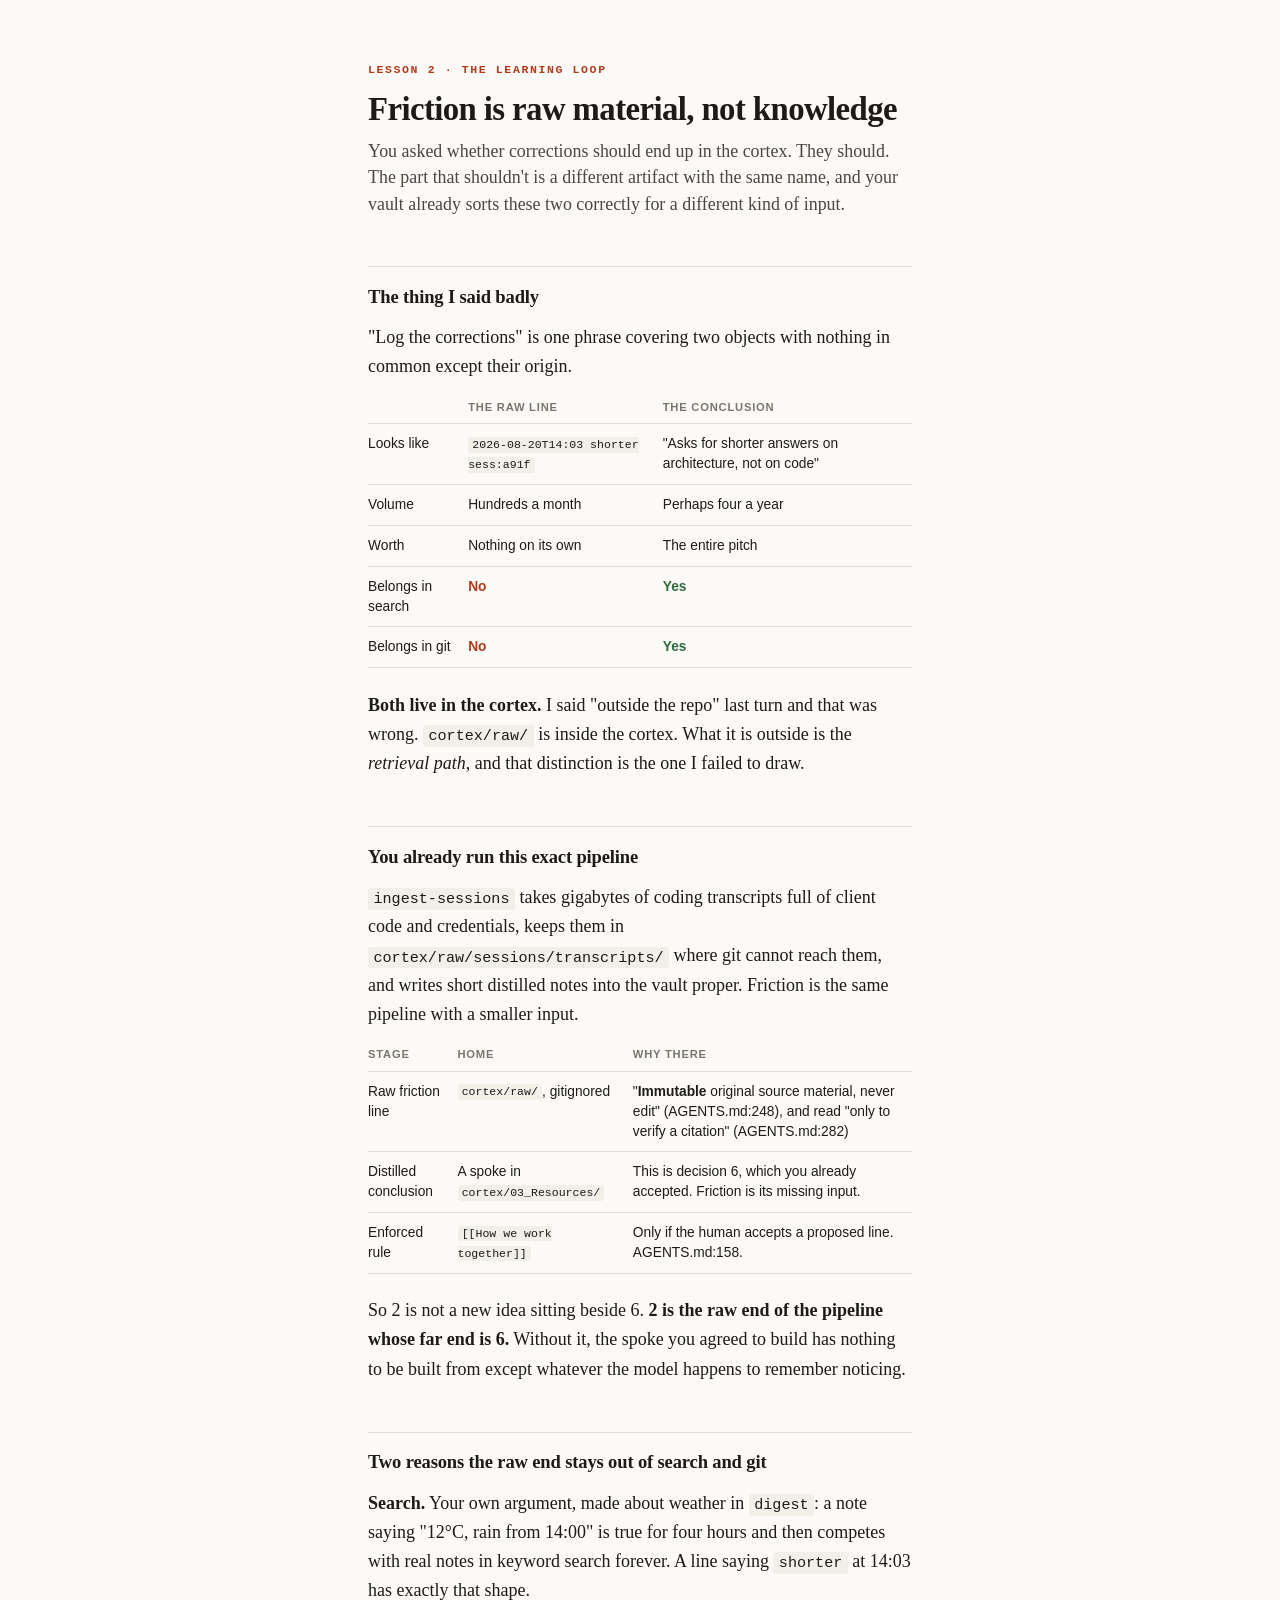
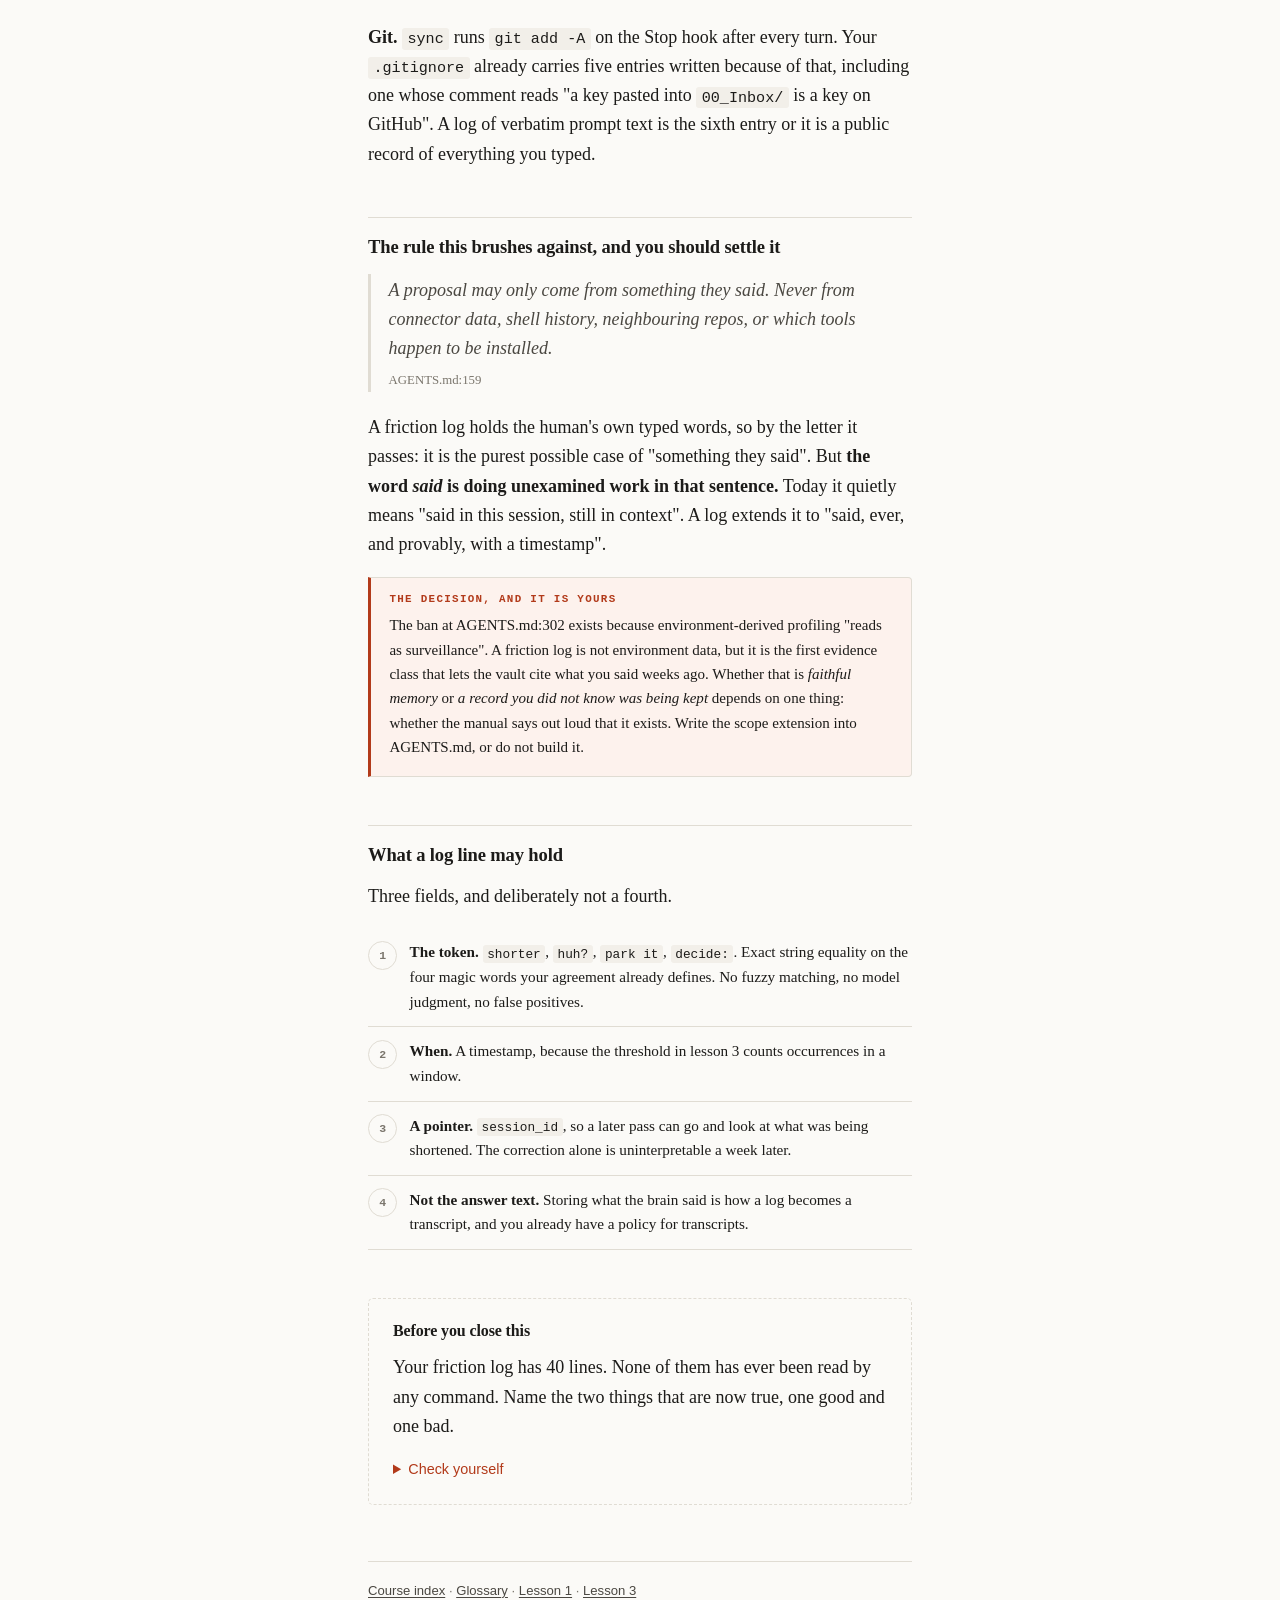
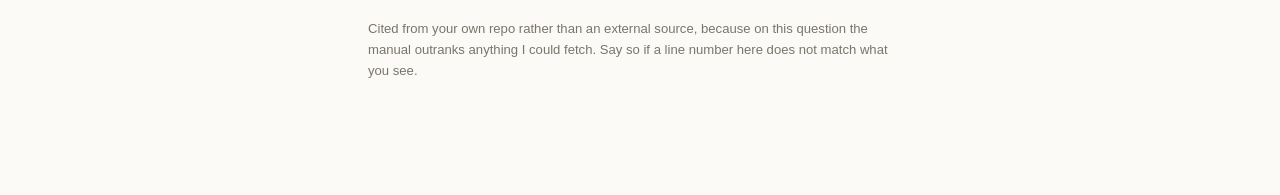
==== lessons/harness-learning-loop/0002-friction-as-a-signal.html @ 4ce7bd6a "brain: sync 2026-08-20" ====
<!doctype html>
<html lang="en">
<head>
<meta charset="utf-8">
<meta name="viewport" content="width=device-width, initial-scale=1">
<title>Lesson 2: Friction as a signal</title>
<link rel="stylesheet" href="../_assets/course.css">
</head>
<body>
<main>

<p class="eyebrow">Lesson 2 &middot; The learning loop</p>
<h1>Friction is raw material, not knowledge</h1>

<p class="standfirst">You asked whether corrections should end up in the cortex. They should. The
part that shouldn't is a different artifact with the same name, and your vault already sorts these
two correctly for a different kind of input.</p>

<h2>The thing I said badly</h2>

<p>"Log the corrections" is one phrase covering two objects with nothing in common except their
origin.</p>

<div class="table-wrap">
<table>
<thead><tr><th></th><th>The raw line</th><th>The conclusion</th></tr></thead>
<tbody>
<tr><td>Looks like</td><td><code>2026-08-20T14:03 shorter sess:a91f</code></td>
    <td>"Asks for shorter answers on architecture, not on code"</td></tr>
<tr><td>Volume</td><td>Hundreds a month</td><td>Perhaps four a year</td></tr>
<tr><td>Worth</td><td>Nothing on its own</td><td>The entire pitch</td></tr>
<tr><td>Belongs in search</td><td class="no">No</td><td class="yes">Yes</td></tr>
<tr><td>Belongs in git</td><td class="no">No</td><td class="yes">Yes</td></tr>
</tbody>
</table>
</div>

<p><strong>Both live in the cortex.</strong> I said "outside the repo" last turn and that was
wrong. <code>cortex/raw/</code> is inside the cortex. What it is outside is the <em>retrieval
path</em>, and that distinction is the one I failed to draw.</p>

<h2>You already run this exact pipeline</h2>

<p><code>ingest-sessions</code> takes gigabytes of coding transcripts full of client code and
credentials, keeps them in <code>cortex/raw/sessions/transcripts/</code> where git cannot reach
them, and writes short distilled notes into the vault proper. Friction is the same pipeline with a
smaller input.</p>

<div class="table-wrap">
<table>
<thead><tr><th>Stage</th><th>Home</th><th>Why there</th></tr></thead>
<tbody>
<tr><td>Raw friction line</td><td><code>cortex/raw/</code>, gitignored</td>
    <td>"<strong>Immutable</strong> original source material, never edit" (AGENTS.md:248), and read
    "only to verify a citation" (AGENTS.md:282)</td></tr>
<tr><td>Distilled conclusion</td><td>A spoke in <code>cortex/03_Resources/</code></td>
    <td>This is decision 6, which you already accepted. Friction is its missing input.</td></tr>
<tr><td>Enforced rule</td><td><code>[[How we work together]]</code></td>
    <td>Only if the human accepts a proposed line. AGENTS.md:158.</td></tr>
</tbody>
</table>
</div>

<p>So 2 is not a new idea sitting beside 6. <strong>2 is the raw end of the pipeline whose far end is
6.</strong> Without it, the spoke you agreed to build has nothing to be built from except whatever
the model happens to remember noticing.</p>

<h2>Two reasons the raw end stays out of search and git</h2>

<p><strong>Search.</strong> Your own argument, made about weather in <code>digest</code>: a note
saying "12&deg;C, rain from 14:00" is true for four hours and then competes with real notes in
keyword search forever. A line saying <code>shorter</code> at 14:03 has exactly that shape.</p>

<p><strong>Git.</strong> <code>sync</code> runs <code>git add -A</code> on the Stop hook after every
turn. Your <code>.gitignore</code> already carries five entries written because of that, including
one whose comment reads "a key pasted into <code>00_Inbox/</code> is a key on GitHub". A log of
verbatim prompt text is the sixth entry or it is a public record of everything you typed.</p>

<h2>The rule this brushes against, and you should settle it</h2>

<blockquote>
A proposal may only come from something they <em>said</em>. Never from connector data, shell
history, neighbouring repos, or which tools happen to be installed.
<cite>AGENTS.md:159</cite>
</blockquote>

<p>A friction log holds the human's own typed words, so by the letter it passes: it is the purest
possible case of "something they said". But <strong>the word <em>said</em> is doing unexamined work
in that sentence.</strong> Today it quietly means "said in this session, still in context". A log
extends it to "said, ever, and provably, with a timestamp".</p>

<div class="callout">
<span class="label">The decision, and it is yours</span>
<p>The ban at AGENTS.md:302 exists because environment-derived profiling "reads as surveillance". A
friction log is not environment data, but it is the first evidence class that lets the vault cite
what you said weeks ago. Whether that is <em>faithful memory</em> or <em>a record you did not know
was being kept</em> depends on one thing: whether the manual says out loud that it exists. Write the
scope extension into AGENTS.md, or do not build it.</p>
</div>

<h2>What a log line may hold</h2>

<p>Three fields, and deliberately not a fourth.</p>

<ul class="ladder">
<li><strong>The token.</strong> <code>shorter</code>, <code>huh?</code>, <code>park it</code>,
<code>decide:</code>. Exact string equality on the four magic words your agreement already defines.
No fuzzy matching, no model judgment, no false positives.</li>
<li><strong>When.</strong> A timestamp, because the threshold in lesson 3 counts occurrences in a
window.</li>
<li><strong>A pointer.</strong> <code>session_id</code>, so a later pass can go and look at what was
being shortened. The correction alone is uninterpretable a week later.</li>
<li><strong>Not the answer text.</strong> Storing what the brain said is how a log becomes a
transcript, and you already have a policy for transcripts.</li>
</ul>

<div class="recall">
<h2>Before you close this</h2>
<p>Your friction log has 40 lines. None of them has ever been read by any command. Name the two
things that are now true, one good and one bad.</p>
<details>
<summary>Check yourself</summary>
<p><strong>Good:</strong> nothing has gone wrong. The log is inert by design. It is not in search, so
it has not polluted a single answer, and it is not in git, so it has not leaked. An unread raw
store costs nothing, which is exactly why <code>cortex/raw/</code> is safe to write to.</p>
<p><strong>Bad:</strong> you have built the observe step and none of the value. The log is evidence
for a conclusion nobody drew. Until <code>maintain</code> or <code>interview</code> reads it and
proposes something, the loop still ends where it ended before, and the demo shows a file instead of
a change in behaviour.</p>
</details>
</div>

<footer>
<p><a href="index.html">Course index</a> &middot; <a href="glossary.html">Glossary</a> &middot;
<a href="0001-where-a-rule-lives.html">Lesson 1</a> &middot;
<a href="0003-a-decline-is-evidence.html">Lesson 3</a></p>
<p>Cited from your own repo rather than an external source, because on this question the manual
outranks anything I could fetch. Say so if a line number here does not match what you see.</p>
</footer>

</main>
</body>
</html>
---- lessons/_assets/course.css ----
/* course.css - shared stylesheet for every lesson in this repo.
   Print-friendly, theme-aware, no external requests. */

:root {
  --ink:        #1c1b19;
  --ink-soft:   #4a4741;
  --ink-faint:  #7a756c;
  --paper:      #fbfaf7;
  --rule:       #e0dcd3;
  --accent:     #b23a1a;
  --accent-bg:  #fdf2ed;
  --code-bg:    #f2efe9;
  --good:       #2f6b3f;
  --warn:       #8a5a00;
  --measure:    34rem;
}

@media (prefers-color-scheme: dark) {
  :root:not([data-theme="light"]) {
    --ink:       #e8e4dc;
    --ink-soft:  #b8b2a7;
    --ink-faint: #857f74;
    --paper:     #161513;
    --rule:      #302d28;
    --accent:    #e4703f;
    --accent-bg: #241a15;
    --code-bg:   #201e1a;
    --good:      #7fb98c;
    --warn:      #d3a44a;
  }
}
:root[data-theme="dark"] {
  --ink: #e8e4dc; --ink-soft: #b8b2a7; --ink-faint: #857f74;
  --paper: #161513; --rule: #302d28; --accent: #e4703f;
  --accent-bg: #241a15; --code-bg: #201e1a; --good: #7fb98c; --warn: #d3a44a;
}

* { box-sizing: border-box; }

body {
  margin: 0;
  padding: 4rem 1.5rem 6rem;
  background: var(--paper);
  color: var(--ink);
  font: 400 18px/1.62 ui-serif, Georgia, "Iowan Old Style", "Palatino Linotype", serif;
  -webkit-font-smoothing: antialiased;
}

main { max-width: var(--measure); margin: 0 auto; }

.eyebrow {
  font: 600 0.72rem/1 ui-monospace, SFMono-Regular, Menlo, monospace;
  letter-spacing: 0.14em;
  text-transform: uppercase;
  color: var(--accent);
  margin: 0 0 0.9rem;
}

h1 {
  font-size: 2.05rem;
  line-height: 1.16;
  letter-spacing: -0.018em;
  margin: 0 0 0.6rem;
  font-weight: 600;
}

h2 {
  font-size: 1.16rem;
  line-height: 1.3;
  margin: 3rem 0 0.9rem;
  padding-top: 1.1rem;
  border-top: 1px solid var(--rule);
  font-weight: 600;
  letter-spacing: -0.008em;
}

h3 { font-size: 1rem; margin: 1.8rem 0 0.5rem; font-weight: 600; }

p { margin: 0 0 1.1rem; }

.standfirst {
  font-size: 1.12rem;
  color: var(--ink-soft);
  margin-bottom: 2.4rem;
  line-height: 1.5;
}

a { color: var(--accent); text-decoration-thickness: 1px; text-underline-offset: 2px; }

code, kbd, .mono {
  font: 0.84em/1.5 ui-monospace, SFMono-Regular, Menlo, Consolas, monospace;
  background: var(--code-bg);
  padding: 0.12em 0.36em;
  border-radius: 3px;
}

pre {
  background: var(--code-bg);
  border-left: 2px solid var(--rule);
  padding: 1rem 1.1rem;
  overflow-x: auto;
  border-radius: 0 4px 4px 0;
  font-size: 0.8rem;
  line-height: 1.6;
}
pre code { background: none; padding: 0; font-size: 1em; }

.table-wrap { overflow-x: auto; margin: 0 0 1.4rem; }

table {
  border-collapse: collapse;
  width: 100%;
  font: 400 0.86rem/1.45 ui-sans-serif, -apple-system, "Segoe UI", sans-serif;
}
th {
  text-align: left;
  font-weight: 600;
  font-size: 0.7rem;
  letter-spacing: 0.07em;
  text-transform: uppercase;
  color: var(--ink-faint);
  border-bottom: 1.5px solid var(--rule);
  padding: 0 0.7rem 0.5rem 0;
  vertical-align: bottom;
}
td {
  border-bottom: 1px solid var(--rule);
  padding: 0.62rem 0.7rem 0.62rem 0;
  vertical-align: top;
}
td:last-child, th:last-child { padding-right: 0; }
.yes { color: var(--good); font-weight: 600; }
.no  { color: var(--accent); font-weight: 600; }

blockquote {
  margin: 0 0 1.3rem;
  padding: 0.1rem 0 0.1rem 1.1rem;
  border-left: 3px solid var(--rule);
  color: var(--ink-soft);
  font-style: italic;
}
blockquote cite { display: block; font-style: normal; font-size: 0.8rem; color: var(--ink-faint); margin-top: 0.45rem; }

.callout {
  background: var(--accent-bg);
  border: 1px solid var(--rule);
  border-left: 3px solid var(--accent);
  padding: 1rem 1.15rem;
  margin: 0 0 1.4rem;
  border-radius: 0 4px 4px 0;
  font-size: 0.94rem;
}
.callout p:last-child { margin-bottom: 0; }
.callout .label {
  display: block;
  font: 600 0.68rem/1 ui-monospace, Menlo, monospace;
  letter-spacing: 0.12em;
  text-transform: uppercase;
  color: var(--accent);
  margin-bottom: 0.55rem;
}

ul, ol { margin: 0 0 1.2rem; padding-left: 1.3rem; }
li { margin-bottom: 0.5rem; }

.ladder { list-style: none; padding: 0; counter-reset: rung; }
.ladder li {
  padding: 0.75rem 0 0.75rem 2.6rem;
  border-bottom: 1px solid var(--rule);
  position: relative;
  margin: 0;
  font-size: 0.95rem;
}
.ladder li::before {
  counter-increment: rung;
  content: counter(rung);
  position: absolute; left: 0; top: 0.78rem;
  width: 1.7rem; height: 1.7rem;
  border: 1px solid var(--rule);
  border-radius: 50%;
  display: grid; place-items: center;
  font: 600 0.72rem/1 ui-monospace, Menlo, monospace;
  color: var(--ink-faint);
}

.recall {
  margin: 3rem 0 0;
  padding: 1.4rem 1.5rem;
  border: 1.5px dashed var(--rule);
  border-radius: 5px;
}
.recall h2 { border: none; margin: 0 0 0.7rem; padding: 0; font-size: 1rem; }
.recall summary { cursor: pointer; color: var(--accent); font-size: 0.9rem; font-family: ui-sans-serif, sans-serif; }
.recall details { margin-top: 0.9rem; }
.recall details p { margin: 0.8rem 0 0; font-size: 0.94rem; }

footer {
  margin-top: 3.5rem;
  padding-top: 1.1rem;
  border-top: 1px solid var(--rule);
  font: 400 0.82rem/1.6 ui-sans-serif, -apple-system, sans-serif;
  color: var(--ink-faint);
}
footer a { color: var(--ink-soft); }

.src { font-size: 0.82rem; color: var(--ink-faint); font-family: ui-sans-serif, sans-serif; }

@media print {
  body { background: #fff; color: #000; padding: 0; font-size: 11pt; }
  .recall details { display: block; }
  .recall summary { display: none; }
  a { color: #000; }
  h2 { page-break-after: avoid; }
  pre, table, .callout { page-break-inside: avoid; }
}

@media (max-width: 40rem) {
  body { padding: 2.5rem 1.1rem 4rem; font-size: 17px; }
  h1 { font-size: 1.7rem; }
}
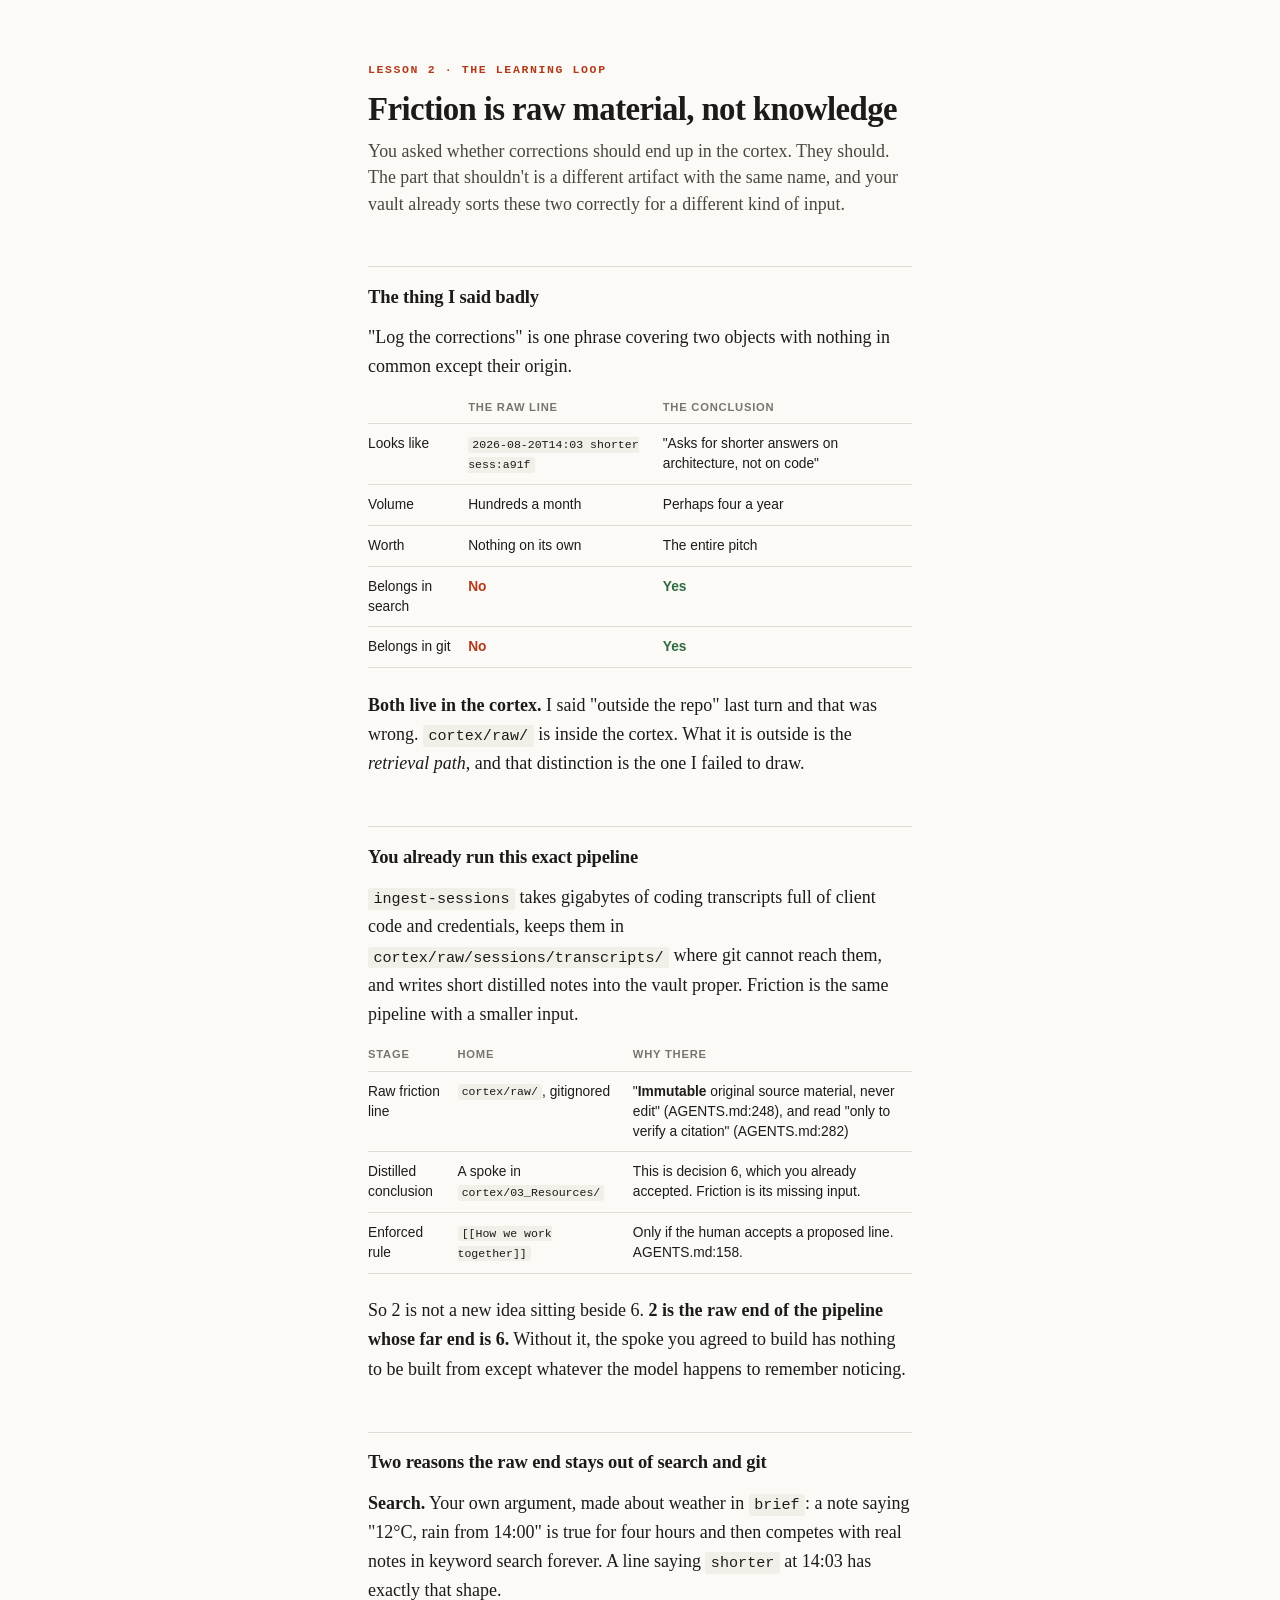
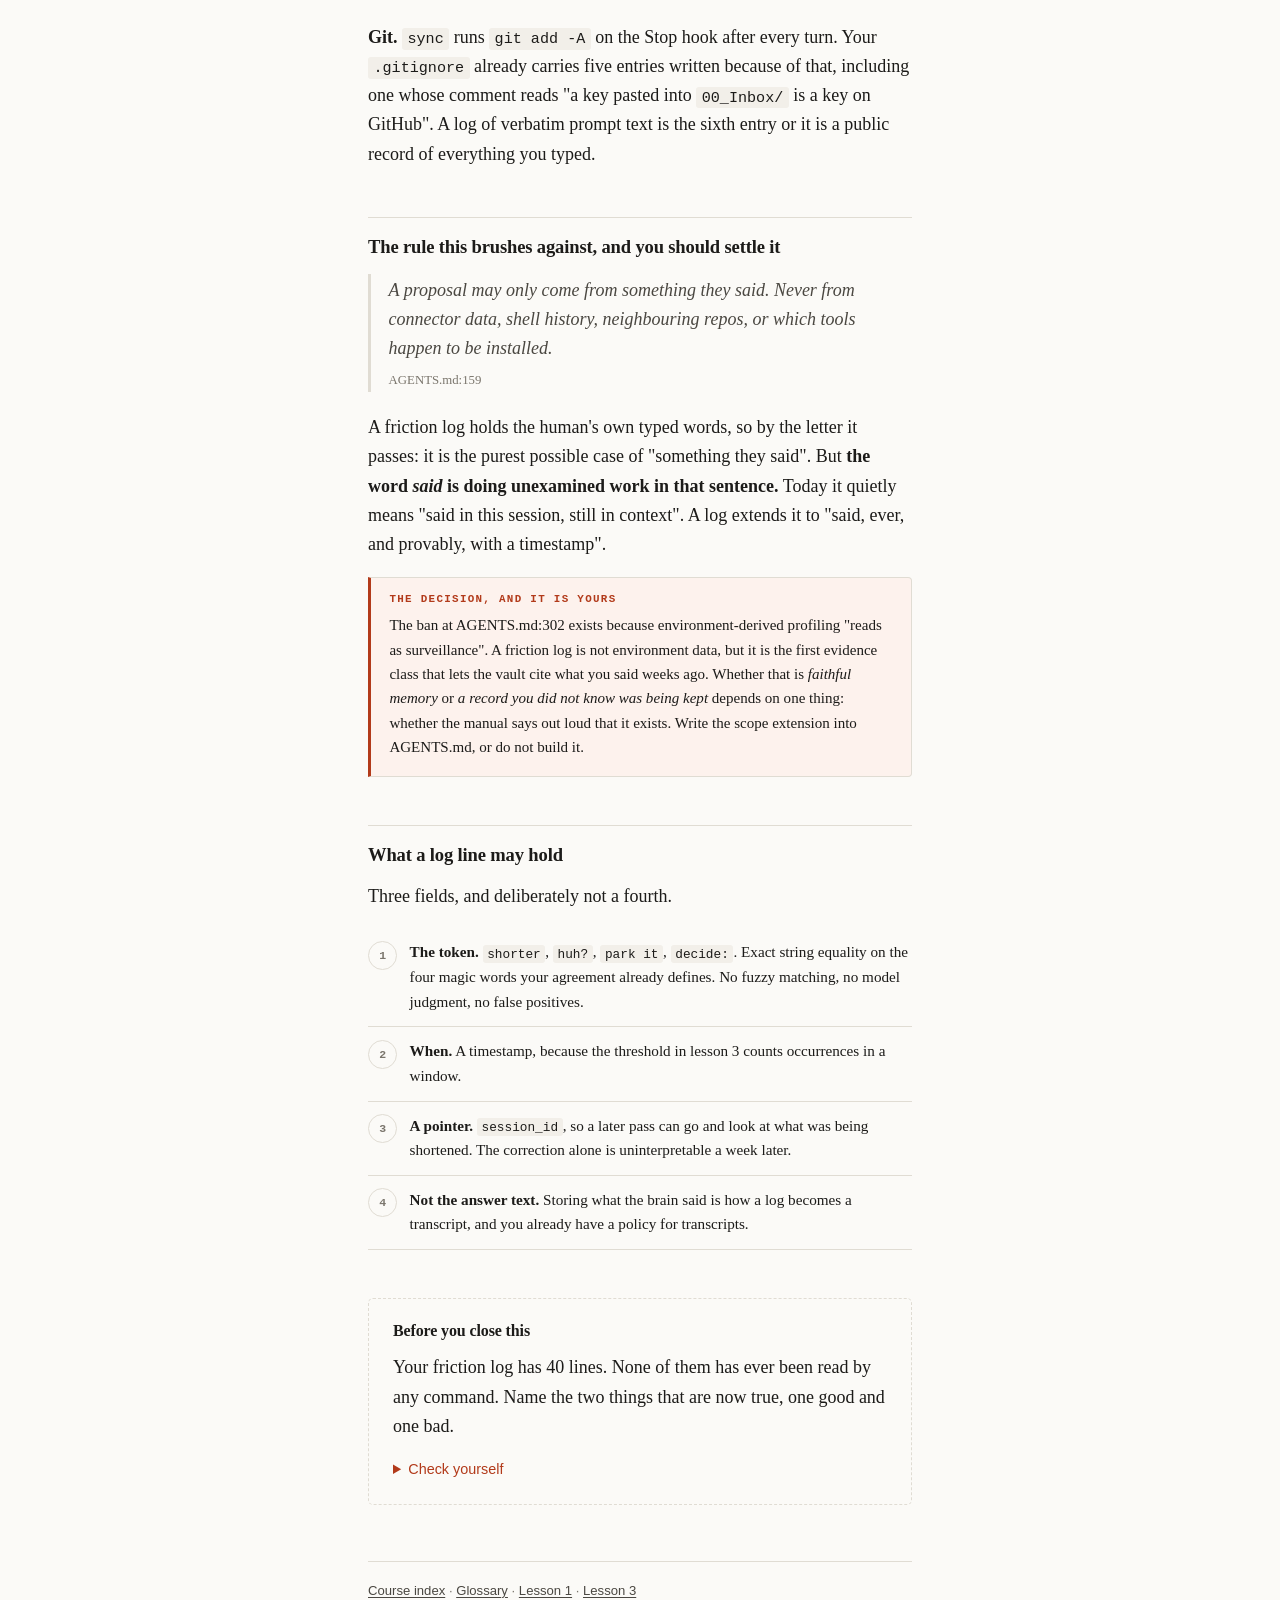
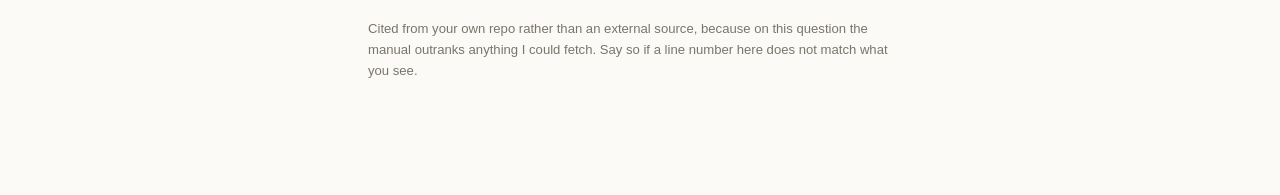
==== commit 1a897244: "Rename the digest command to brief Decided in the 2026-08-20 meeting. The prompt, both command wrapp" ====
--- a/lessons/harness-learning-loop/0002-friction-as-a-signal.html
+++ b/lessons/harness-learning-loop/0002-friction-as-a-signal.html
@@ -67,7 +67,7 @@
 
 <h2>Two reasons the raw end stays out of search and git</h2>
 
-<p><strong>Search.</strong> Your own argument, made about weather in <code>digest</code>: a note
+<p><strong>Search.</strong> Your own argument, made about weather in <code>brief</code>: a note
 saying "12&deg;C, rain from 14:00" is true for four hours and then competes with real notes in
 keyword search forever. A line saying <code>shorter</code> at 14:03 has exactly that shape.</p>
 
